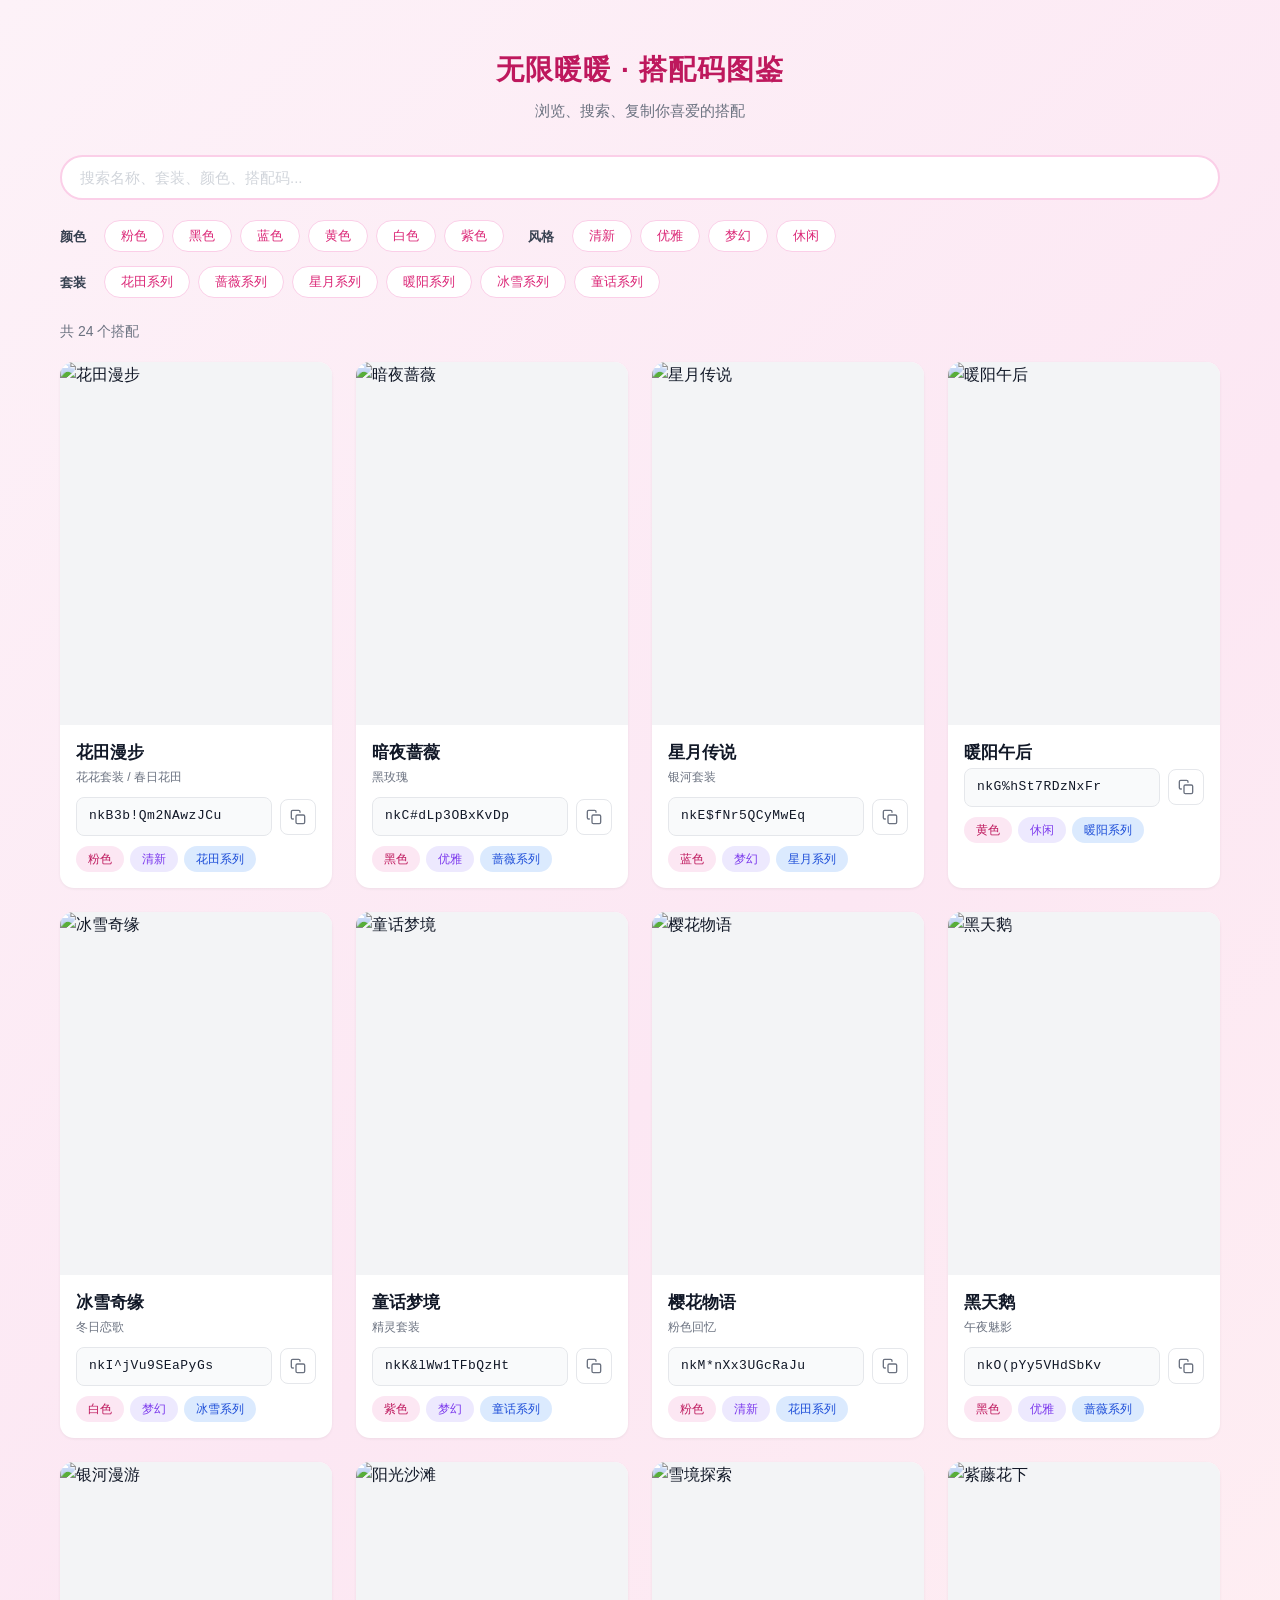
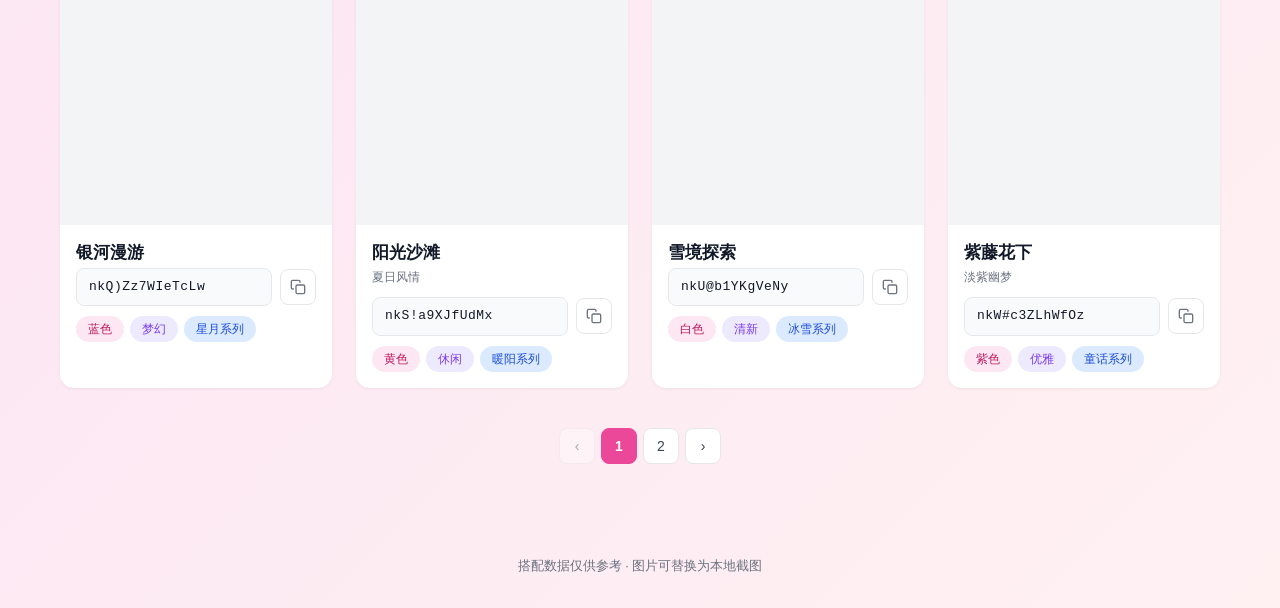
==== index.html @ 135f55f7 "初始化：无限暖暖搭配码图鉴站点" ====
<!DOCTYPE html>
<html lang="zh-CN">
<head>
  <meta charset="UTF-8">
  <meta name="viewport" content="width=device-width, initial-scale=1.0">
  <title>无限暖暖 · 搭配码图鉴</title>
  <link rel="stylesheet" href="css/style.css">
</head>
<body>
  <header>
    <div class="header-inner">
      <h1>无限暖暖 · 搭配码图鉴</h1>
      <p class="subtitle">浏览、搜索、复制你喜爱的搭配</p>
    </div>
  </header>

  <main>
    <div class="toolbar">
      <div class="search-wrap">
        <input type="text" id="search" placeholder="搜索名称、套装、颜色、搭配码...">
      </div>
      <button id="clearFilters" class="clear-btn" style="display:none">清除所有筛选</button>
    </div>

    <div id="filters"></div>

    <div class="result-bar">
      <span id="resultCount">共 0 个搭配</span>
    </div>

    <div class="grid" id="grid">
      <div class="loading">加载中...</div>
    </div>

    <div class="pagination" id="pagination"></div>
  </main>

  <footer>
    <p>搭配数据仅供参考 · 图片可替换为本地截图</p>
  </footer>

  <div id="toast"></div>

  <script src="js/app.js"></script>
</body>
</html>
---- css/style.css ----
:root {
  --pink-50: #fdf2f8;
  --pink-100: #fce7f3;
  --pink-200: #fbcfe8;
  --pink-300: #f9a8d4;
  --pink-400: #f472b6;
  --pink-500: #ec4899;
  --pink-600: #db2777;
  --pink-700: #be185d;
  --gray-50: #f9fafb;
  --gray-100: #f3f4f6;
  --gray-200: #e5e7eb;
  --gray-300: #d1d5db;
  --gray-500: #6b7280;
  --gray-700: #374151;
  --gray-900: #111827;
  --shadow-sm: 0 1px 3px rgba(0,0,0,0.06);
  --shadow-md: 0 4px 16px rgba(0,0,0,0.08);
  --shadow-lg: 0 8px 32px rgba(0,0,0,0.1);
  --radius: 14px;
}

*, *::before, *::after {
  box-sizing: border-box;
  margin: 0;
  padding: 0;
}

body {
  font-family: -apple-system, BlinkMacSystemFont, 'Segoe UI', 'PingFang SC', 'Hiragino Sans GB', 'Microsoft YaHei', sans-serif;
  background: linear-gradient(135deg, #fdf2f8 0%, #fce7f3 50%, #fff1f2 100%);
  min-height: 100vh;
  color: var(--gray-900);
  line-height: 1.6;
}

header {
  text-align: center;
  padding: 48px 20px 32px;
}

.header-inner h1 {
  font-size: 28px;
  font-weight: 700;
  color: var(--pink-700);
  letter-spacing: 1px;
}

.subtitle {
  color: var(--gray-500);
  font-size: 15px;
  margin-top: 6px;
}

main {
  max-width: 1200px;
  margin: 0 auto;
  padding: 0 20px 60px;
}

/* Toolbar */
.toolbar {
  display: flex;
  gap: 12px;
  align-items: center;
  flex-wrap: wrap;
  margin-bottom: 20px;
}

.search-wrap {
  flex: 1;
  min-width: 200px;
}

#search {
  width: 100%;
  padding: 12px 18px;
  border: 2px solid var(--pink-200);
  border-radius: 999px;
  font-size: 15px;
  outline: none;
  background: #fff;
  transition: border-color 0.2s, box-shadow 0.2s;
}

#search:focus {
  border-color: var(--pink-500);
  box-shadow: 0 0 0 4px rgba(236, 72, 153, 0.12);
}

#search::placeholder {
  color: var(--gray-300);
}

.clear-btn {
  padding: 8px 18px;
  border: 1px solid var(--gray-300);
  border-radius: 999px;
  background: #fff;
  color: var(--gray-700);
  font-size: 13px;
  cursor: pointer;
  transition: all 0.2s;
  white-space: nowrap;
}

.clear-btn:hover {
  background: var(--gray-100);
  border-color: var(--gray-500);
}

/* Filters */
#filters {
  display: flex;
  flex-wrap: wrap;
  gap: 12px 24px;
  margin-bottom: 20px;
}

.filter-group {
  display: flex;
  align-items: flex-start;
  gap: 8px;
  flex-wrap: wrap;
}

.filter-label {
  font-size: 13px;
  font-weight: 600;
  color: var(--gray-700);
  line-height: 34px;
  white-space: nowrap;
  min-width: 36px;
}

.filter-btn {
  padding: 6px 16px;
  border: 1.5px solid var(--pink-200);
  border-radius: 999px;
  background: #fff;
  color: var(--pink-600);
  font-size: 13px;
  cursor: pointer;
  transition: all 0.2s;
}

.filter-btn:hover {
  background: var(--pink-50);
  border-color: var(--pink-400);
}

.filter-btn.active {
  background: var(--pink-500);
  border-color: var(--pink-500);
  color: #fff;
}

/* Result bar */
.result-bar {
  margin-bottom: 20px;
  font-size: 14px;
  color: var(--gray-500);
}

/* Grid */
.grid {
  display: grid;
  grid-template-columns: repeat(auto-fill, minmax(260px, 1fr));
  gap: 24px;
}

.loading {
  grid-column: 1 / -1;
  text-align: center;
  padding: 60px 0;
  color: var(--gray-500);
}

.no-results {
  grid-column: 1 / -1;
  text-align: center;
  padding: 60px 20px;
  color: var(--gray-500);
}

.no-results-text {
  font-size: 16px;
}

.no-results-hint {
  font-size: 13px;
  margin-top: 8px;
  color: var(--gray-300);
}

/* Card */
.card {
  background: #fff;
  border-radius: var(--radius);
  overflow: hidden;
  box-shadow: var(--shadow-sm);
  transition: transform 0.25s ease, box-shadow 0.25s ease;
}

.card:hover {
  transform: translateY(-4px);
  box-shadow: var(--shadow-lg);
}

.card-image {
  aspect-ratio: 3 / 4;
  overflow: hidden;
  background: var(--gray-100);
}

.card-image img {
  width: 100%;
  height: 100%;
  object-fit: cover;
  display: block;
  transition: transform 0.4s ease;
}

.card:hover .card-image img {
  transform: scale(1.05);
}

.card-body {
  padding: 14px 16px 16px;
}

.card-name {
  font-size: 17px;
  font-weight: 600;
  color: var(--gray-900);
  margin-bottom: 2px;
}

.card-aliases {
  font-size: 12px;
  color: var(--gray-500);
  margin-bottom: 10px;
}

.card-code-wrap {
  display: flex;
  align-items: center;
  gap: 8px;
  margin-bottom: 10px;
}

.card-code {
  flex: 1;
  font-family: 'SF Mono', 'Fira Code', 'Courier New', monospace;
  font-size: 13px;
  background: var(--gray-50);
  border: 1px solid var(--gray-200);
  border-radius: 8px;
  padding: 8px 12px;
  user-select: all;
  cursor: pointer;
  letter-spacing: 0.5px;
  overflow: hidden;
  text-overflow: ellipsis;
  transition: all 0.2s;
}

.card-code:hover {
  background: var(--pink-50);
  border-color: var(--pink-300);
}

.copy-btn {
  flex-shrink: 0;
  width: 36px;
  height: 36px;
  border: 1px solid var(--gray-200);
  border-radius: 8px;
  background: #fff;
  cursor: pointer;
  display: flex;
  align-items: center;
  justify-content: center;
  transition: all 0.2s;
  color: var(--gray-500);
}

.copy-btn:hover {
  background: var(--pink-50);
  border-color: var(--pink-300);
  color: var(--pink-600);
}

.copy-btn svg {
  width: 16px;
  height: 16px;
}

.card-tags {
  display: flex;
  gap: 6px;
  flex-wrap: wrap;
}

.tag {
  font-size: 12px;
  padding: 2px 12px;
  border-radius: 999px;
  font-weight: 500;
  line-height: 22px;
}

.tag-color {
  background: var(--pink-100);
  color: var(--pink-700);
}

.tag-style {
  background: #ede9fe;
  color: #7c3aed;
}

.tag-set {
  background: #dbeafe;
  color: #1d4ed8;
}

/* Pagination */
.pagination {
  display: flex;
  align-items: center;
  justify-content: center;
  gap: 6px;
  margin-top: 40px;
  flex-wrap: wrap;
}

.page-btn {
  min-width: 36px;
  height: 36px;
  padding: 0 12px;
  border: 1px solid var(--gray-200);
  border-radius: 8px;
  background: #fff;
  color: var(--gray-700);
  font-size: 14px;
  cursor: pointer;
  transition: all 0.2s;
  display: flex;
  align-items: center;
  justify-content: center;
}

.page-btn:hover:not(.active):not(:disabled) {
  background: var(--pink-50);
  border-color: var(--pink-300);
  color: var(--pink-600);
}

.page-btn.active {
  background: var(--pink-500);
  border-color: var(--pink-500);
  color: #fff;
  font-weight: 600;
}

.page-btn:disabled {
  opacity: 0.4;
  cursor: not-allowed;
}

.page-info {
  font-size: 13px;
  color: var(--gray-500);
  margin: 0 8px;
}

/* Toast */
#toast {
  position: fixed;
  bottom: 40px;
  left: 50%;
  transform: translateX(-50%) translateY(80px);
  background: var(--gray-900);
  color: #fff;
  padding: 12px 28px;
  border-radius: 999px;
  font-size: 14px;
  opacity: 0;
  transition: all 0.35s ease;
  pointer-events: none;
  white-space: nowrap;
  z-index: 999;
}

#toast.show {
  opacity: 1;
  transform: translateX(-50%) translateY(0);
}

/* Footer */
footer {
  text-align: center;
  padding: 32px 20px;
  font-size: 13px;
  color: var(--gray-500);
}

/* Responsive */
@media (max-width: 600px) {
  header { padding: 32px 16px 20px; }
  .header-inner h1 { font-size: 22px; }
  .grid { grid-template-columns: repeat(2, 1fr); gap: 12px; }
  .card-body { padding: 10px 12px 12px; }
  .card-name { font-size: 14px; }
  .card-code { font-size: 11px; padding: 6px 10px; }
  .copy-btn { width: 32px; height: 32px; }
  .toolbar { flex-direction: column; align-items: stretch; }
  #filters { gap: 8px 12px; }
  .filter-label { line-height: 30px; font-size: 12px; }
  .filter-btn { font-size: 12px; padding: 4px 12px; }
}

@media (min-width: 601px) and (max-width: 900px) {
  .grid { grid-template-columns: repeat(3, 1fr); }
}
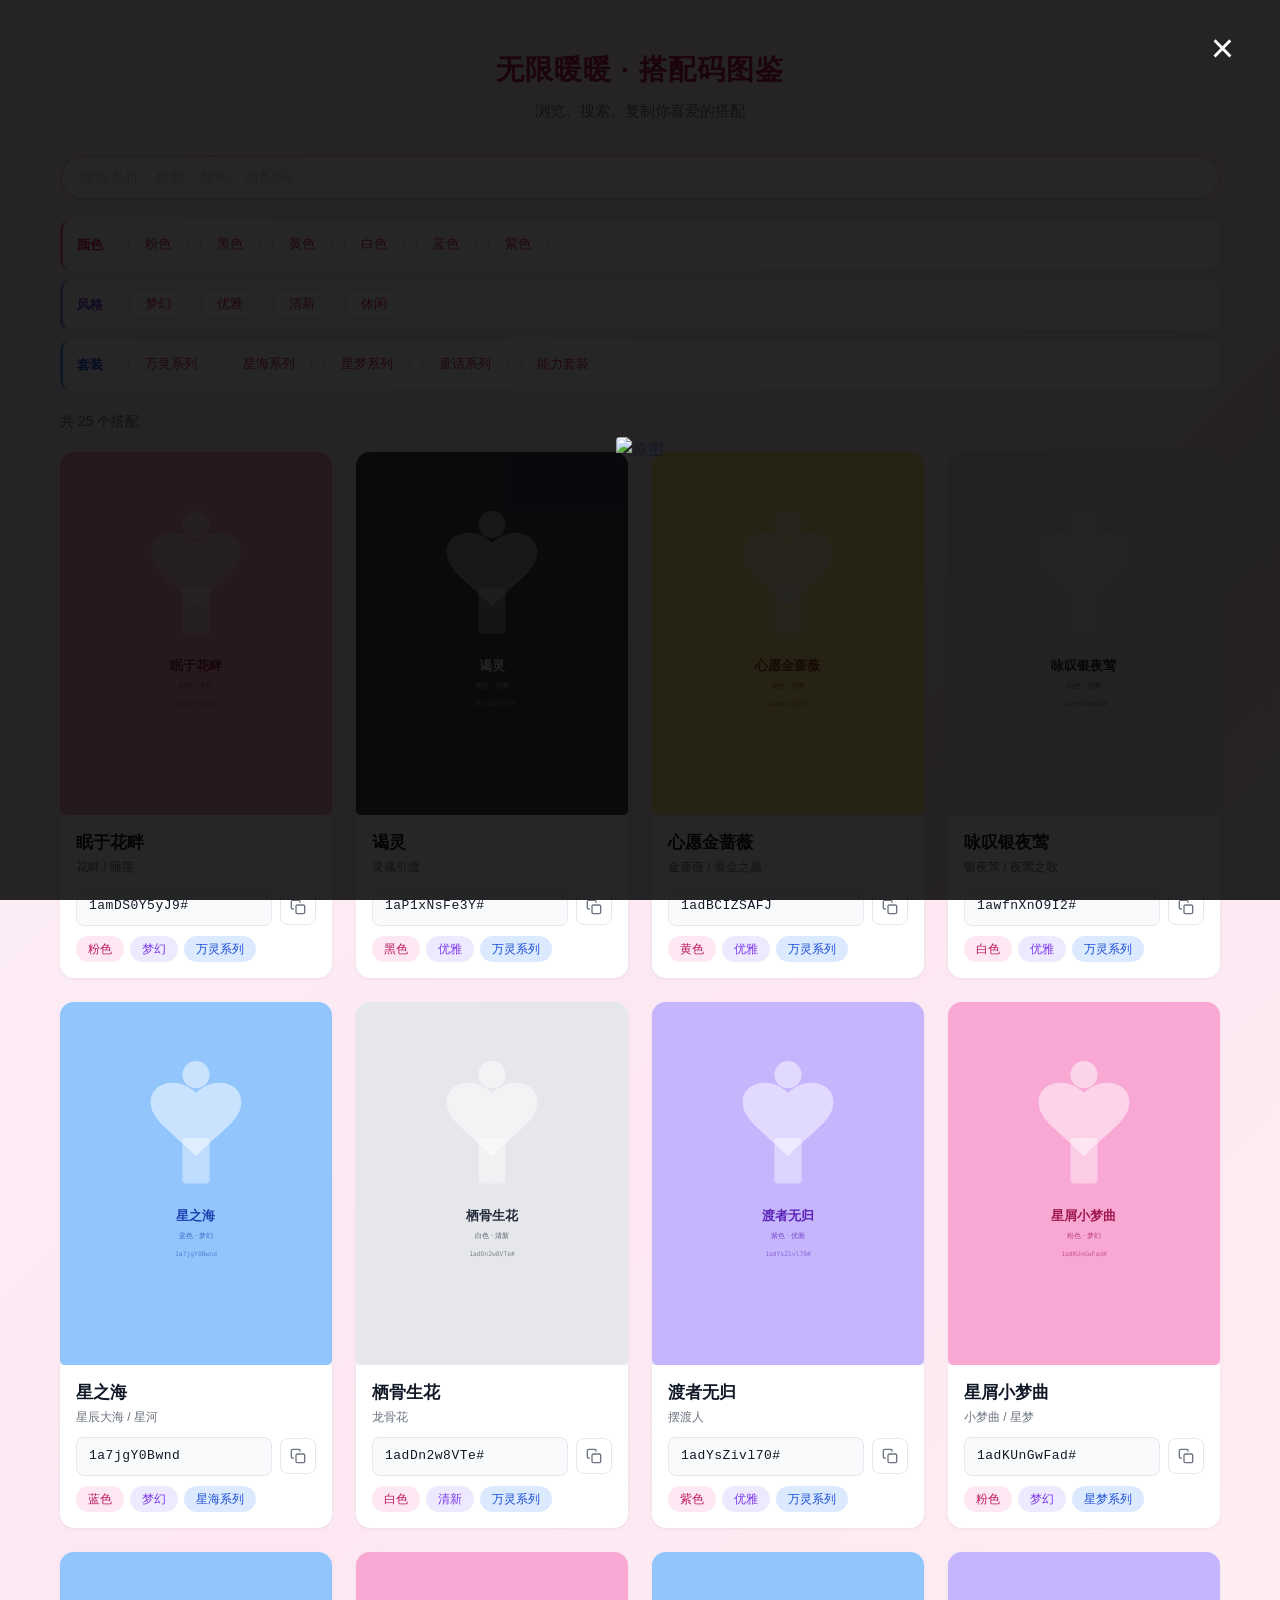
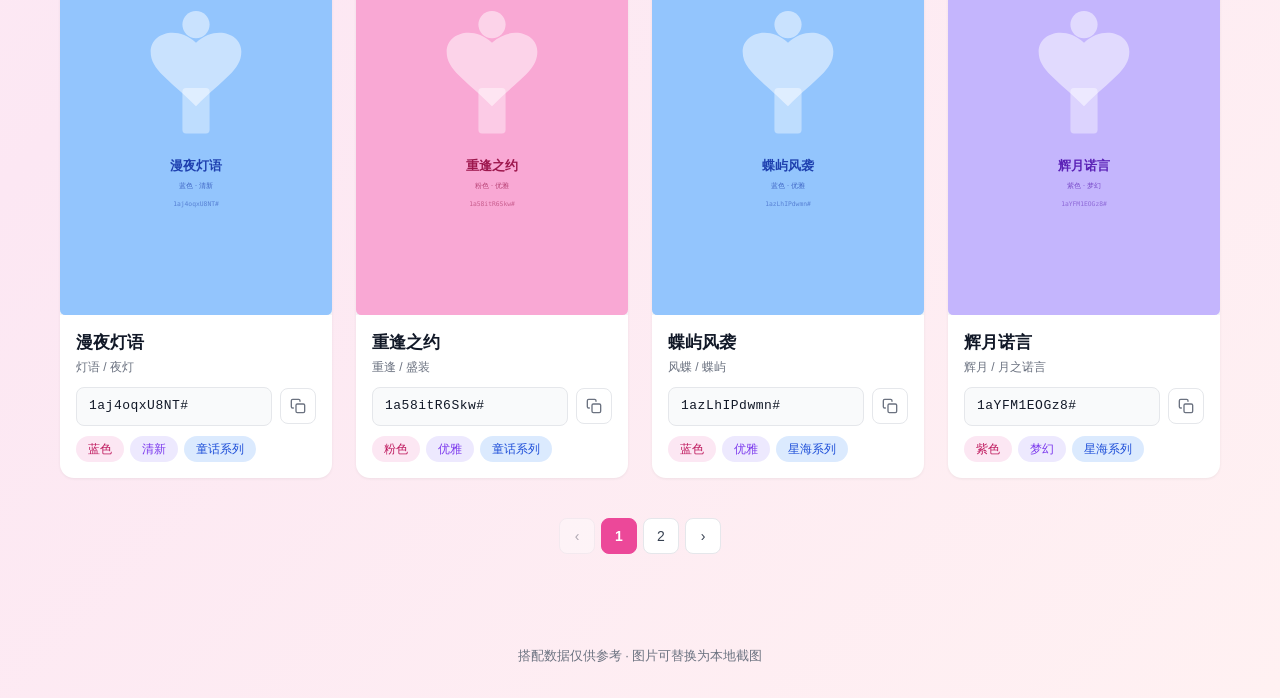
==== commit 377e1deb: "卡片图片点击查看原图(lightbox)，admin.html修正JSON输出格式" ====
--- a/index.html
+++ b/index.html
@@ -40,6 +40,10 @@
   </footer>
 
   <div id="toast"></div>
+  <div id="lightbox" class="lightbox" onclick="closeLightbox()">
+    <span class="lightbox-close">&times;</span>
+    <img class="lightbox-img" id="lightboxImg" alt="原图">
+  </div>
 
   <script src="js/app.js"></script>
 </body>
--- a/css/style.css
+++ b/css/style.css
@@ -112,26 +112,46 @@
 /* Filters */
 #filters {
   display: flex;
+  flex-direction: column;
+  gap: 10px;
+  margin-bottom: 20px;
+}
+
+.filter-group {
+  display: flex;
+  align-items: flex-start;
+  gap: 8px 12px;
   flex-wrap: wrap;
-  gap: 12px 24px;
-  margin-bottom: 20px;
-}
-
-.filter-group {
-  display: flex;
-  align-items: flex-start;
-  gap: 8px;
-  flex-wrap: wrap;
+  padding: 8px 14px;
+  border-radius: 10px;
+  background: #fff;
+  box-shadow: 0 1px 4px rgba(0,0,0,0.04);
+}
+
+.filter-group-color {
+  border-left: 3px solid var(--pink-400);
+}
+
+.filter-group-style {
+  border-left: 3px solid #a78bfa;
+}
+
+.filter-group-set {
+  border-left: 3px solid #60a5fa;
 }
 
 .filter-label {
   font-size: 13px;
-  font-weight: 600;
+  font-weight: 700;
   color: var(--gray-700);
   line-height: 34px;
   white-space: nowrap;
-  min-width: 36px;
-}
+  min-width: 3em;
+}
+
+.filter-label-color { color: var(--pink-600); }
+.filter-label-style { color: #7c3aed; }
+.filter-label-set { color: #1d4ed8; }
 
 .filter-btn {
   padding: 6px 16px;
@@ -398,6 +418,39 @@
   transform: translateX(-50%) translateY(0);
 }
 
+/* Lightbox */
+.lightbox {
+  position: fixed;
+  z-index: 9999;
+  left: 0;
+  top: 0;
+  width: 100%;
+  height: 100%;
+  background: rgba(0,0,0,0.85);
+  display: flex;
+  align-items: center;
+  justify-content: center;
+}
+.lightbox-img {
+  max-width: 90%;
+  max-height: 90%;
+  object-fit: contain;
+  border-radius: 4px;
+}
+.lightbox-close {
+  position: absolute;
+  top: 20px;
+  right: 30px;
+  font-size: 40px;
+  color: #fff;
+  cursor: pointer;
+  font-weight: 300;
+  line-height: 1;
+  background: none;
+  border: none;
+  padding: 8px 16px;
+}
+
 /* Footer */
 footer {
   text-align: center;
@@ -416,8 +469,9 @@
   .card-code { font-size: 11px; padding: 6px 10px; }
   .copy-btn { width: 32px; height: 32px; }
   .toolbar { flex-direction: column; align-items: stretch; }
-  #filters { gap: 8px 12px; }
-  .filter-label { line-height: 30px; font-size: 12px; }
+  #filters { gap: 6px; }
+  .filter-group { padding: 6px 10px; }
+  .filter-label { line-height: 30px; font-size: 12px; min-width: 2.5em; }
   .filter-btn { font-size: 12px; padding: 4px 12px; }
 }
 
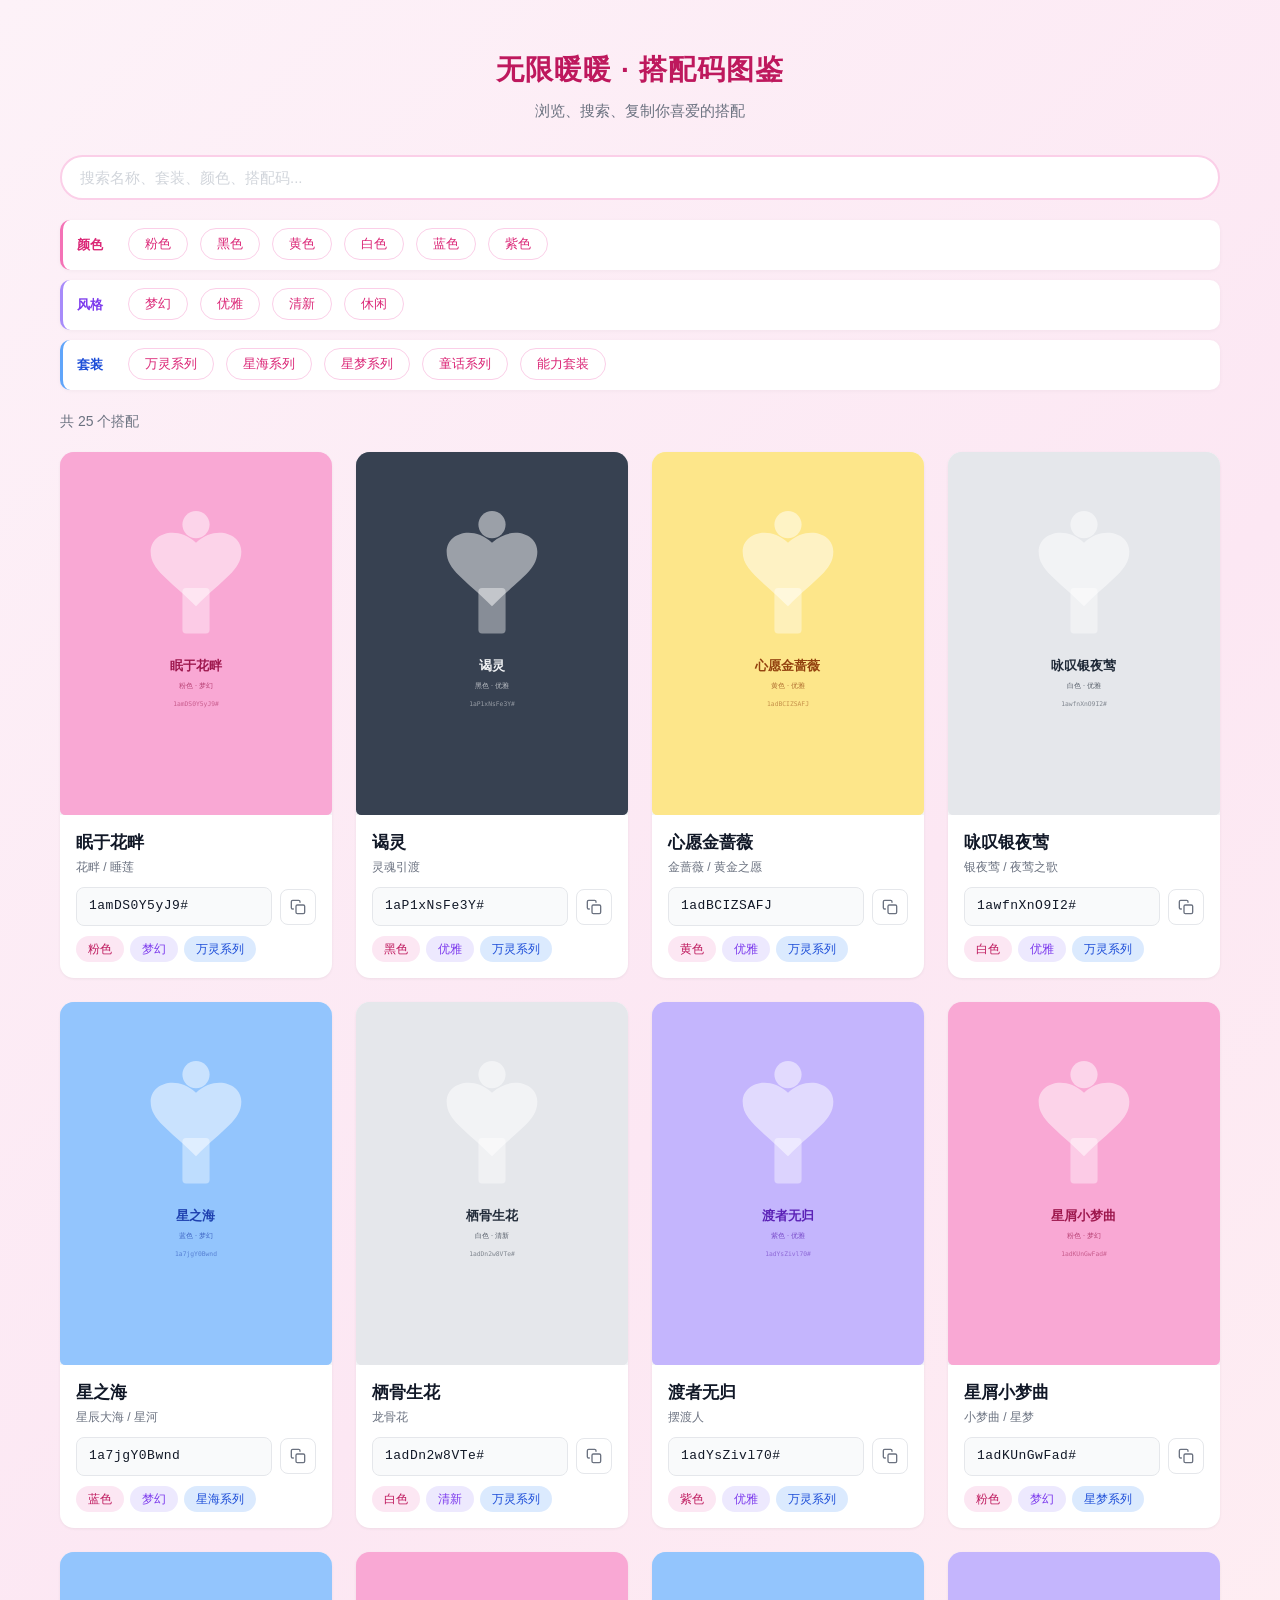
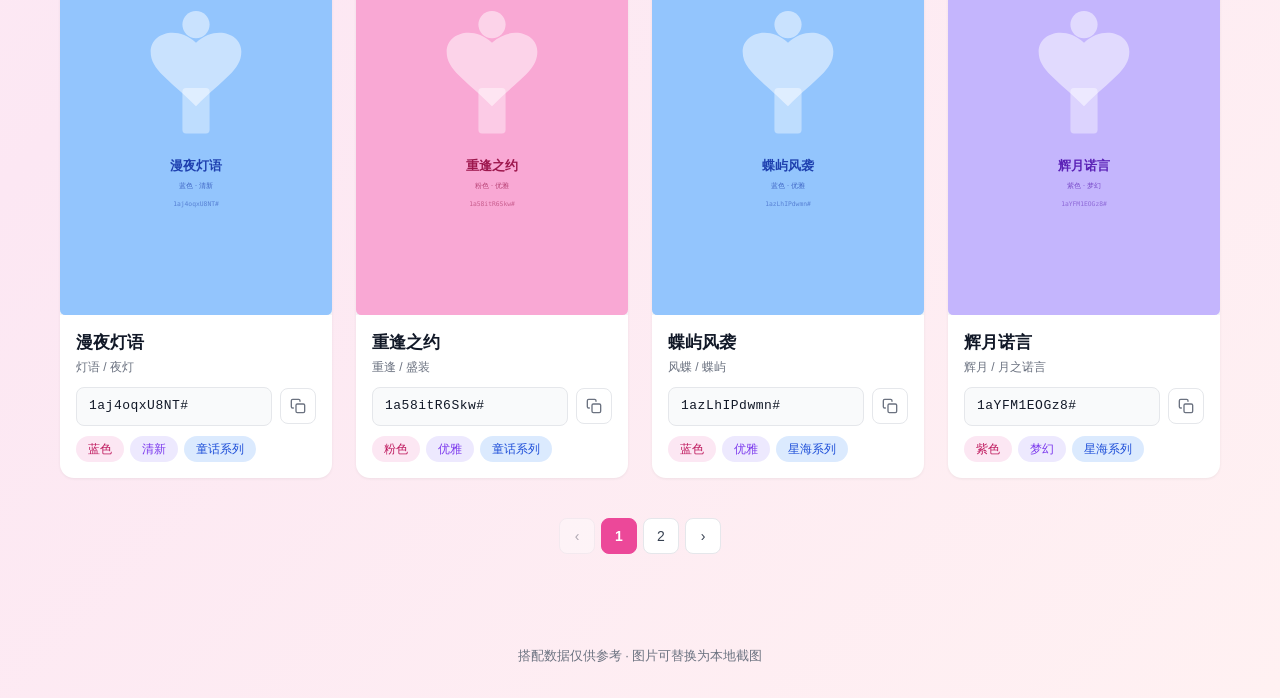
==== commit 97eef095: "修复lightbox：删除旧静态元素，改用事件委托" ====
--- a/index.html
+++ b/index.html
@@ -40,10 +40,6 @@
   </footer>
 
   <div id="toast"></div>
-  <div id="lightbox" class="lightbox" onclick="closeLightbox()">
-    <span class="lightbox-close">&times;</span>
-    <img class="lightbox-img" id="lightboxImg" alt="原图">
-  </div>
 
   <script src="js/app.js"></script>
 </body>
